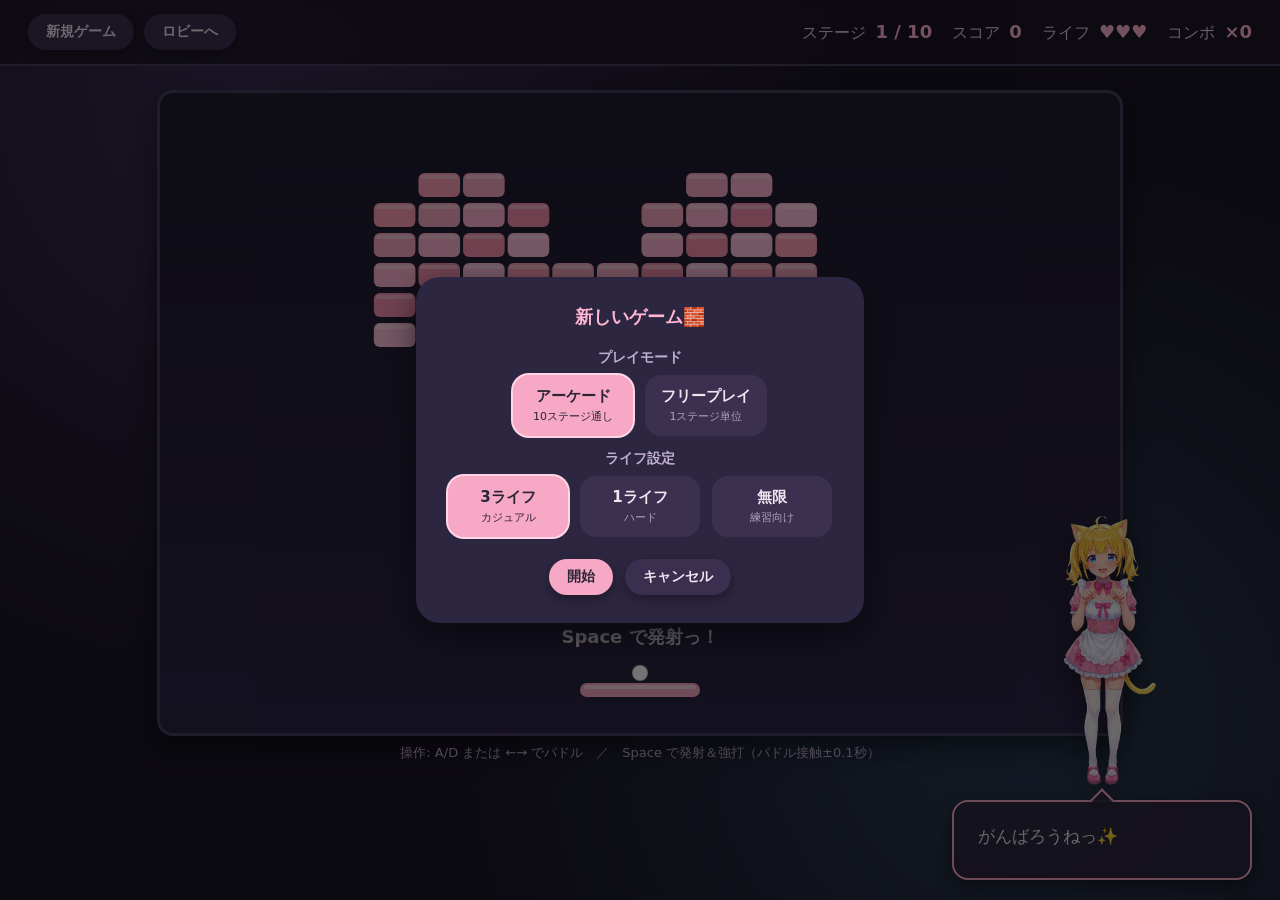
==== games/breakout/index.html @ bd51152a "Mirror Stage 10 inner-X shift to left side for symmetry" ====
<!DOCTYPE html>
<html lang="ja">
<head>
  <meta charset="UTF-8">
  <title>ブロックくずし｜ミアの遊び場</title>
  <link rel="stylesheet" href="../../shared/style.css?v=23">
  <link rel="stylesheet" href="style.css?v=23">
</head>
<body>
  <div class="bk">
    <header class="bk-header">
      <div class="bk-header__buttons">
        <button class="pill-btn" id="btn-new">新規ゲーム</button>
        <a class="pill-btn" href="../../index.html">ロビーへ</a>
      </div>
      <div class="bk-header__stats">
        <span class="stat" id="stage-stat" hidden>ステージ <strong id="stage">1</strong></span>
        <span class="stat">スコア <strong id="score">0</strong></span>
        <span class="stat">ライフ <strong id="lives">♥♥♥</strong></span>
        <span class="stat">コンボ <strong id="combo">×0</strong></span>
      </div>
    </header>

    <main class="bk-main">
      <div class="bk-canvas-area">
        <canvas id="game" width="960" height="640"></canvas>
        <div class="bk-hint">操作: A/D または ←→ でパドル　／　Space で発射＆強打（パドル接触±0.1秒）</div>
      </div>
      <aside class="sol-char bk-side">
        <button class="sol-char__portrait" id="char-portrait" aria-label="キャラ">
          <img id="char-img" alt="" hidden>
          <span id="char-fallback" hidden>🐈</span>
        </button>
        <div class="message-window" id="message-window"><span id="message-text"></span></div>
      </aside>
    </main>
  </div>

  <!-- 新規ゲームモーダル -->
  <div class="modal" id="new-modal">
    <div class="modal__inner">
      <h2 class="modal__title">新しいゲーム🧱</h2>
      <p class="bk-modal__label">プレイモード</p>
      <div class="bk-choice" id="choice-mode">
        <button class="bk-opt" data-mode="arcade">アーケード<small>10ステージ通し</small></button>
        <button class="bk-opt" data-mode="free">フリープレイ<small>1ステージ単位</small></button>
      </div>
      <p class="bk-modal__label">ライフ設定</p>
      <div class="bk-choice" id="choice-life">
        <button class="bk-opt" data-life="3">3ライフ<small>カジュアル</small></button>
        <button class="bk-opt" data-life="1">1ライフ<small>ハード</small></button>
        <button class="bk-opt" data-life="inf">無限<small>練習向け</small></button>
      </div>
      <div class="bk-modal__actions">
        <button class="pill-btn pill-btn--accent" id="btn-start">開始</button>
        <button class="pill-btn" id="btn-cancel">キャンセル</button>
      </div>
    </div>
  </div>

  <!-- ステージ選択モーダル（フリープレイ用） -->
  <div class="modal" id="stage-modal">
    <div class="modal__inner">
      <h2 class="modal__title">ステージを選んでね</h2>
      <div class="bk-stage-grid" id="stage-grid"></div>
      <div class="bk-modal__actions">
        <button class="pill-btn" id="btn-stage-back">戻る</button>
      </div>
    </div>
  </div>

  <!-- リザルトモーダル -->
  <div class="modal" id="result-modal">
    <div class="modal__inner">
      <h2 class="modal__title" id="result-title"></h2>
      <div class="result-rows" id="result-rows"></div>
      <div class="modal__options" id="result-actions"></div>
    </div>
  </div>

  <script src="../../shared/storage.js?v=23"></script>
  <script src="../../shared/characters.js?v=23"></script>
  <script src="stages.js?v=23"></script>
  <script src="game.js?v=23"></script>
</body>
</html>
---- shared/style.css ----
/* ============================================
   mia-game-center 共通スタイル
   パステル基調 / 角丸 / ふんわり影
   ============================================ */

:root {
  --color-pink:        #F7A8C4;
  --color-pink-deep:   #FFB4D0;
  --color-cream:       #FFF4D6;
  --color-milky:       #3B3050;
  --color-text:        #F0E6F0;
  --color-text-soft:   #B0A0BC;
  --color-border:      #4A3F5C;
  --color-shadow:      rgba(0, 0, 0, 0.45);
  --avatar-color:      #FFF4B8;

  --bg-base:           #1B1626;
  --bg-surface:        #2D2640;
  --bg-surface-2:      #3B3050;

  --radius-lg: 24px;
  --radius-md: 16px;
  --radius-sm: 10px;
  --shadow-soft: 0 6px 18px var(--color-shadow);
  --shadow-pop:  0 10px 24px var(--color-shadow);

  --font-family: "Hiragino Maru Gothic ProN", "Yu Gothic", "Meiryo", system-ui, sans-serif;
}

* { box-sizing: border-box; }

[hidden] { display: none !important; }

html, body {
  margin: 0;
  padding: 0;
  min-height: 100vh;
  font-family: var(--font-family);
  color: var(--color-text);
  background:
    radial-gradient(circle at 20% 10%, #3B2D52 0%, transparent 45%),
    radial-gradient(circle at 80% 80%, #2A3A52 0%, transparent 45%),
    var(--bg-base);
}

button {
  font-family: inherit;
  color: inherit;
  cursor: pointer;
  border: none;
  background: none;
}

/* -------- レイアウト -------- */

.lobby {
  display: flex;
  flex-direction: column;
  height: 100vh;
  height: 100dvh;   /* モバイル等のツールバー込みでも画面ぴったり */
  overflow: hidden; /* スクロールバーを根本から出さない（中身はJSでズーム調整） */
}

/* -------- ヘッダー -------- */

.lobby-header {
  display: flex;
  justify-content: space-between;
  align-items: center;
  padding: 18px 36px;
  background: rgba(30, 24, 42, 0.78);
  backdrop-filter: blur(6px);
  border-bottom: 2px solid var(--color-border);
}

.lobby-title {
  font-size: 24px;
  font-weight: bold;
  color: var(--color-pink-deep);
  letter-spacing: 0.05em;
}

.header-avatar {
  display: flex;
  align-items: center;
  gap: 10px;
  padding: 6px 14px 6px 6px;
  border-radius: 999px;
  background: var(--bg-surface);
  box-shadow: var(--shadow-soft);
  transition: transform 0.2s ease;
}

.header-avatar:hover { transform: translateY(-2px); }

.header-avatar__icon {
  width: 40px;
  height: 40px;
  border-radius: 50%;
  background: var(--avatar-color);
  display: grid;
  place-items: center;
  font-size: 22px;
  overflow: hidden;
}

.header-avatar__icon img {
  width: 100%;
  height: 100%;
  object-fit: cover;
  object-position: top center;
}

.header-avatar__name {
  font-weight: bold;
  font-size: 15px;
}

/* -------- 中央エリア -------- */

.lobby-main {
  flex: 1;
  min-height: 0;          /* flex子の縮小を許可（高さ計測の基準にする） */
  display: flex;
  flex-direction: column;
  align-items: center;
  justify-content: center;
  padding: 40px 24px;
  gap: 24px;
  overflow: hidden;
}

/* 画面の高さに合わせて丸ごと拡大・縮小する対象（JSでscale適用） */
.lobby-fit {
  display: flex;
  flex-direction: column;
  align-items: center;
  gap: 24px;
  transform-origin: center center;
  will-change: transform;
}

.mia-stage {
  display: flex;
  flex-direction: column;
  align-items: center;
  gap: 16px;
  width: 100%;
  max-width: 420px;
}

.mia-portrait {
  padding: 0;
  display: flex;
  align-items: center;
  justify-content: center;
  transition: transform 0.25s ease;
}

.mia-portrait:hover { transform: scale(1.03); }
.mia-portrait:active { transform: scale(0.97); }

.mia-portrait__img {
  height: 380px;
  width: auto;
  max-width: 100%;
  object-fit: contain;
  filter: drop-shadow(0 10px 18px var(--color-shadow));
}

.mia-portrait__fallback {
  width: 280px;
  height: 280px;
  border-radius: 50%;
  background: linear-gradient(135deg, #3B2D52 0%, #2A3A52 100%);
  display: grid;
  place-items: center;
  font-size: 120px;
  box-shadow: var(--shadow-pop);
  border: 4px solid var(--bg-surface);
}

/* -------- メッセージウィンドウ -------- */

.message-window {
  width: 100%;
  min-height: 80px;
  padding: 20px 24px;
  background: rgba(45, 38, 64, 0.92);
  color: var(--color-text);
  border: 2px solid var(--color-pink);
  border-radius: var(--radius-md);
  box-shadow: var(--shadow-soft);
  font-size: 17px;
  line-height: 1.7;
  opacity: 0;
  transform: translateY(8px);
  pointer-events: none;
  transition: opacity 0.3s ease, transform 0.3s ease;
  position: relative;
}

.message-window::before {
  content: '';
  position: absolute;
  top: -10px;
  left: 50%;
  transform: translateX(-50%) rotate(45deg);
  width: 16px;
  height: 16px;
  background: rgba(45, 38, 64, 0.92);
  border-left: 2px solid var(--color-pink);
  border-top: 2px solid var(--color-pink);
}

.message-window.is-visible {
  opacity: 1;
  transform: translateY(0);
  pointer-events: auto;
}

/* -------- ゲームタイル -------- */

/* ゲームは1ページ4枚・常に1段（縦伸び＝スクロール防止） */
.game-carousel {
  display: flex;
  align-items: center;
  gap: 16px;
  margin-top: 20px;
}

.game-grid {
  display: grid;
  grid-template-columns: repeat(4, 180px);
  grid-template-rows: 180px;
  gap: 24px;
}

.carousel-arrow {
  width: 48px;
  height: 48px;
  border-radius: 50%;
  background: var(--bg-surface);
  color: var(--color-pink-deep);
  font-size: 26px;
  line-height: 1;
  font-weight: bold;
  display: grid;
  place-items: center;
  box-shadow: var(--shadow-soft);
  transition: transform 0.2s ease, opacity 0.2s ease;
  flex: none;
}

.carousel-arrow:hover { transform: translateY(-2px); }
.carousel-arrow:disabled { opacity: 0.25; cursor: default; transform: none; }

.game-pager {
  display: flex;
  justify-content: center;
  gap: 10px;
  margin-top: 16px;
  min-height: 12px;
}

.game-pager__dot {
  width: 10px;
  height: 10px;
  border-radius: 50%;
  background: var(--color-border);
  padding: 0;
  transition: background 0.2s ease, transform 0.2s ease;
}

.game-pager__dot.is-active {
  background: var(--color-pink);
  transform: scale(1.2);
}

.game-tile {
  display: flex;
  flex-direction: column;
  align-items: center;
  justify-content: center;
  gap: 12px;
  width: 180px;
  height: 180px;
  padding: 16px;
  background: var(--bg-surface);
  color: var(--color-text);
  border-radius: var(--radius-lg);
  box-shadow: var(--shadow-soft);
  transition: transform 0.2s ease, box-shadow 0.2s ease;
}

.game-tile:hover {
  transform: translateY(-6px);
  box-shadow: var(--shadow-pop);
}

.game-tile:active { transform: translateY(-2px); }

.game-tile.is-placeholder {
  background: repeating-linear-gradient(
    45deg,
    #3B2D52,
    #3B2D52 12px,
    #2A3A52 12px,
    #2A3A52 24px
  );
  color: var(--color-text-soft);
}

.game-tile__thumb {
  font-size: 64px;
  line-height: 1;
  display: grid;
  place-items: center;
  width: 104px;
  height: 104px;
}

.game-tile__thumb img {
  width: 100%;
  height: 100%;
  object-fit: contain;
  border-radius: var(--radius-md);
}

.game-tile__name {
  font-size: 15px;
  font-weight: bold;
}

/* -------- アバター切替モーダル -------- */

.modal {
  position: fixed;
  inset: 0;
  background: rgba(0, 0, 0, 0.55);
  display: none;
  align-items: center;
  justify-content: center;
  z-index: 100;
}

.modal.is-visible { display: flex; }

.modal__inner {
  background: var(--bg-surface);
  color: var(--color-text);
  border-radius: var(--radius-lg);
  padding: 28px 32px;
  box-shadow: var(--shadow-pop);
  text-align: center;
  min-width: 360px;
}

.modal__title {
  font-size: 18px;
  font-weight: bold;
  margin: 0 0 20px;
  color: var(--color-pink-deep);
}

.modal__options {
  display: flex;
  gap: 16px;
  justify-content: center;
}

.modal__option {
  display: flex;
  flex-direction: column;
  align-items: center;
  gap: 8px;
  padding: 16px 20px;
  border-radius: var(--radius-md);
  background: var(--color-milky);
  transition: transform 0.2s ease, background 0.2s ease;
  min-width: 120px;
}

.modal__option:hover {
  transform: translateY(-3px);
  background: var(--color-pink);
  color: #2A2438;
}

.modal__option-icon {
  width: 56px;
  height: 56px;
  border-radius: 50%;
  display: grid;
  place-items: center;
  font-size: 30px;
  background: var(--bg-base);
  overflow: hidden;
}

.modal__option-icon img {
  width: 100%;
  height: 100%;
  object-fit: cover;
  object-position: top center;
}

.modal__option-name { font-weight: bold; font-size: 15px; }
---- games/breakout/style.css ----
/* ============================================
   ブロックくずし専用スタイル
   ============================================ */

.bk { display: flex; flex-direction: column; min-height: 100vh; }

.bk-header {
  display: flex; justify-content: space-between; align-items: center;
  padding: 14px 28px; background: rgba(255, 255, 255, 0.7); backdrop-filter: blur(6px);
  border-bottom: 2px solid var(--color-border); position: sticky; top: 0; z-index: 20;
}
.bk-header__buttons { display: flex; gap: 10px; align-items: center; }
.bk-header__stats { display: flex; gap: 20px; font-size: 16px; }
.stat strong { color: var(--color-pink-deep); font-size: 18px; margin-left: 4px; }

.pill-btn {
  display: inline-flex; align-items: center; padding: 9px 18px; border-radius: 999px;
  background: white; box-shadow: var(--shadow-soft); font-weight: bold; font-size: 14px;
  text-decoration: none; color: var(--color-text);
  transition: transform 0.15s ease, background 0.15s ease;
}
.pill-btn:hover { transform: translateY(-2px); }
.pill-btn:active { transform: translateY(0); }
.pill-btn--accent { background: var(--color-pink); color: var(--color-pink-deep); }
.pill-btn[disabled] { opacity: 0.45; pointer-events: none; }

.bk-main {
  flex: 1;
  display: flex;
  flex-direction: row;
  align-items: flex-start;
  justify-content: center;
  padding: 24px;
  gap: 24px;
  flex-wrap: wrap;            /* 狭い時はキャラがキャンバスの下に回り込む */
}
.bk-canvas-area {
  display: flex;
  flex-direction: column;
  align-items: center;
  gap: 8px;
}
/* キャラエリアをキャンバスの右隣に配置（position:fixed を上書き） */
.bk-side {
  position: static;
  right: auto;
  bottom: auto;
  width: 280px;
  padding-top: 8px;
}
.bk-side .sol-char__portrait img {
  height: auto;
  max-height: min(280px, calc(100vh - 320px));   /* 短いビューポートでも溢れない */
  width: auto;
}

#game {
  display: block;
  width: auto;
  height: auto;
  max-width: 100%;
  max-height: calc(100vh - 180px);   /* ヘッダー/余白/ヒントの高さを差し引く */
  aspect-ratio: 960 / 640;           /* 内部解像度は維持・表示だけ縮小 */
  border-radius: var(--radius-md);
  background: linear-gradient(180deg, #FFEAF3 0%, #FFF6E0 100%);
  box-shadow: var(--shadow-pop);
  border: 3px solid var(--color-pink);
}
.bk-hint { color: var(--color-text-soft); font-size: 13px; }

/* 新規モーダル */
.bk-modal__label { margin: 14px 0 8px; font-weight: bold; color: var(--color-text-soft); font-size: 14px; }
.bk-choice { display: flex; gap: 12px; justify-content: center; flex-wrap: wrap; }
.bk-opt {
  display: flex; flex-direction: column; align-items: center; gap: 3px;
  padding: 12px 16px; border-radius: var(--radius-md); background: var(--color-milky);
  font-weight: bold; font-size: 15px;
  transition: transform 0.15s ease, background 0.15s ease, box-shadow 0.15s ease;
  min-width: 120px;
}
.bk-opt small { font-weight: normal; font-size: 11px; color: var(--color-text-soft); }
.bk-opt:hover { transform: translateY(-2px); }
.bk-opt.is-active { background: var(--color-pink); box-shadow: 0 0 0 2px var(--color-pink-deep); }
.bk-opt.is-active small { color: var(--color-pink-deep); }
.bk-modal__actions { display: flex; gap: 12px; justify-content: center; margin-top: 22px; }

/* ステージ選択 */
.bk-stage-grid {
  display: grid; grid-template-columns: repeat(5, 90px); gap: 12px;
  justify-content: center; margin: 12px 0 6px;
}
.bk-stage-tile {
  display: flex; flex-direction: column; align-items: center; gap: 3px;
  padding: 10px; border-radius: var(--radius-md); background: var(--color-milky);
  font-weight: bold; transition: transform 0.15s ease, background 0.15s ease;
}
.bk-stage-tile:hover { transform: translateY(-2px); background: var(--color-pink); }
.bk-stage-tile__num { font-size: 22px; color: var(--color-pink-deep); }
.bk-stage-tile__best { font-size: 11px; color: var(--color-text-soft); }
.bk-stage-tile__check { font-size: 13px; color: var(--color-pink-deep); }

/* リザルト共通 */
.result-rows { margin: 4px 0 20px; text-align: left; }
.result-row {
  display: flex; justify-content: space-between; gap: 24px;
  padding: 6px 4px; font-size: 16px; border-bottom: 1px dashed var(--color-border);
}
.result-row.is-best strong { color: var(--color-pink-deep); }
.result-row .badge {
  font-size: 12px; background: var(--color-pink); color: var(--color-pink-deep);
  border-radius: 999px; padding: 2px 8px; margin-left: 6px;
}

/* キャラエリア（共通） */
.sol-char {
  position: fixed; right: 28px; bottom: 20px; width: 300px;
  display: flex; flex-direction: column; align-items: center; gap: 10px;
  z-index: 15; pointer-events: none;
}
.sol-char .message-window { pointer-events: auto; width: 100%; }
.sol-char__portrait { background: none; border: none; padding: 0; cursor: pointer; pointer-events: auto; }
.sol-char__portrait img { height: 240px; width: auto; filter: drop-shadow(0 8px 14px var(--color-shadow)); }
.sol-char__portrait #char-fallback { font-size: 90px; }

/* ============================================
   🌙 ダークモード（ブロックくずしのみ）
   ============================================ */

body {
  background:
    radial-gradient(circle at 20% 10%, #3B2D52 0%, transparent 45%),
    radial-gradient(circle at 80% 80%, #2A3A52 0%, transparent 45%),
    #1B1626;
  color: #F0E6F0;
}

.bk-header {
  background: rgba(30, 24, 42, 0.78);
  border-bottom: 2px solid #4A3F5C;
}
.stat { color: #DCD0E8; }
.stat strong { color: #FFB4D0; }

.pill-btn {
  background: #3B2F50;
  color: #F0E6F0;
  box-shadow: 0 4px 12px rgba(0, 0, 0, 0.35);
}
.pill-btn:hover { background: #4A3D60; }
.pill-btn--accent { background: #F7A8C4; color: #2A2438; }

#game {
  background: linear-gradient(180deg, #1F1B2E 0%, #2D2546 100%);
  border-color: #4A3F5C;
  box-shadow: 0 12px 28px rgba(0, 0, 0, 0.45);
}
.bk-hint { color: #B0A0BC; }

/* モーダル */
.modal__inner {
  background: #2D2640;
  color: #F0E6F0;
  box-shadow: 0 12px 32px rgba(0, 0, 0, 0.55);
}
.modal__title { color: #FFB4D0; }

.bk-modal__label { color: #BFAFD0; }
.bk-opt { background: #3B3050; color: #F0E6F0; }
.bk-opt small { color: #B0A0BC; }
.bk-opt.is-active { background: #F7A8C4; color: #2A2438; box-shadow: 0 0 0 2px #FFD6E8; }
.bk-opt.is-active small { color: #2A2438; }

.bk-stage-tile { background: #3B3050; color: #F0E6F0; }
.bk-stage-tile:hover { background: #F7A8C4; color: #2A2438; }
.bk-stage-tile__num { color: #FFB4D0; }
.bk-stage-tile__best, .bk-stage-tile__check { color: #B0A0BC; }
.bk-stage-tile:hover .bk-stage-tile__num,
.bk-stage-tile:hover .bk-stage-tile__best,
.bk-stage-tile:hover .bk-stage-tile__check { color: #2A2438; }

.result-row { border-bottom: 1px dashed #4A3F5C; color: #F0E6F0; }
.result-row.is-best strong { color: #FFB4D0; }
.result-row .badge { background: #F7A8C4; color: #2A2438; }

/* メッセージウィンドウもダークに */
.sol-char .message-window {
  background: rgba(45, 38, 64, 0.92);
  color: #F0E6F0;
  border-color: #F7A8C4;
}
.sol-char .message-window::before {
  background: rgba(45, 38, 64, 0.92);
  border-left-color: #F7A8C4;
  border-top-color: #F7A8C4;
}
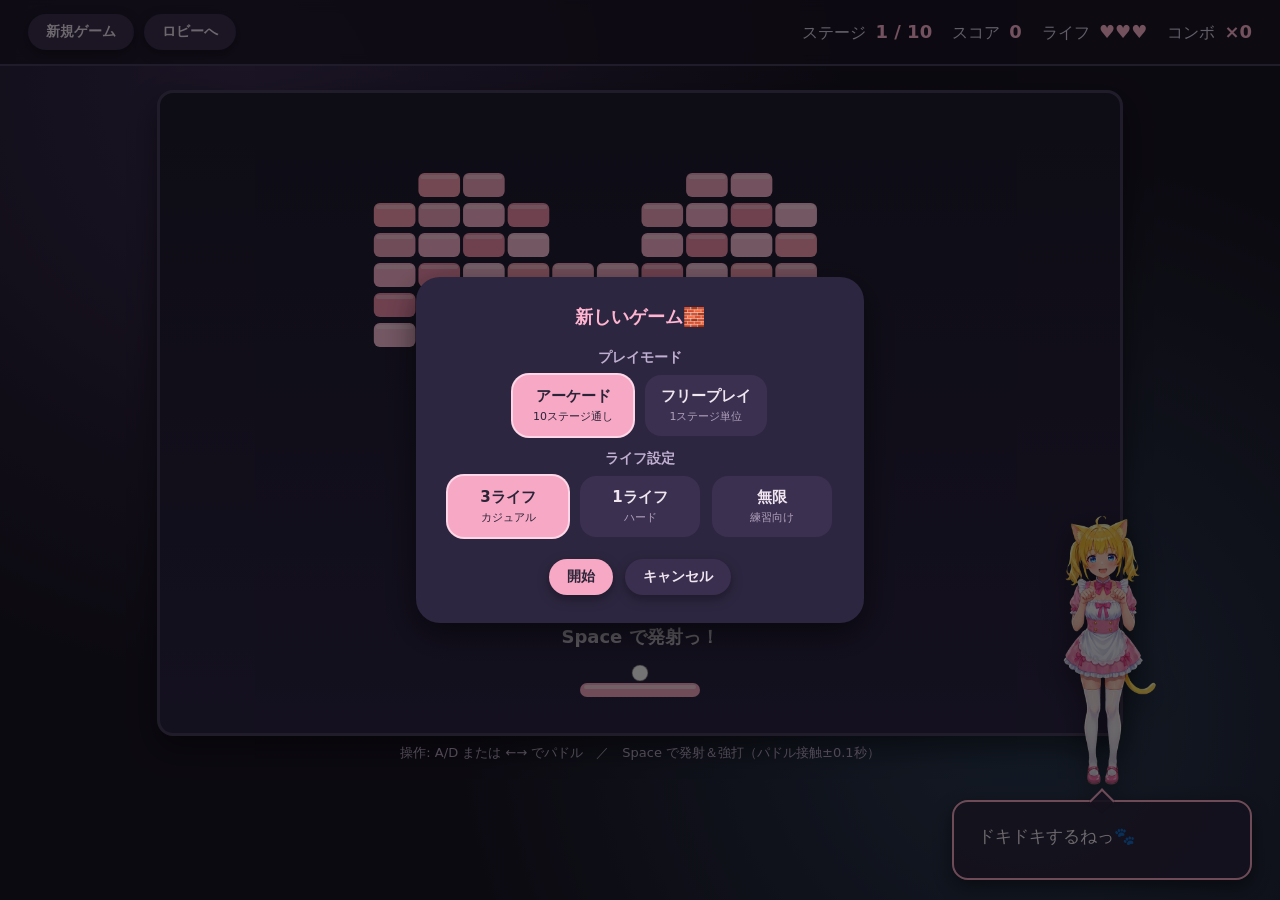
==== commit 04d47e20: "Change Stage 10 row 5 col 7 from X to N (more breakable adjacent to H)" ====
--- a/games/breakout/index.html
+++ b/games/breakout/index.html
@@ -3,8 +3,8 @@
 <head>
   <meta charset="UTF-8">
   <title>ブロックくずし｜ミアの遊び場</title>
-  <link rel="stylesheet" href="../../shared/style.css?v=23">
-  <link rel="stylesheet" href="style.css?v=23">
+  <link rel="stylesheet" href="../../shared/style.css?v=24">
+  <link rel="stylesheet" href="style.css?v=24">
 </head>
 <body>
   <div class="bk">
@@ -78,9 +78,9 @@
     </div>
   </div>
 
-  <script src="../../shared/storage.js?v=23"></script>
-  <script src="../../shared/characters.js?v=23"></script>
-  <script src="stages.js?v=23"></script>
-  <script src="game.js?v=23"></script>
+  <script src="../../shared/storage.js?v=24"></script>
+  <script src="../../shared/characters.js?v=24"></script>
+  <script src="stages.js?v=24"></script>
+  <script src="game.js?v=24"></script>
 </body>
 </html>
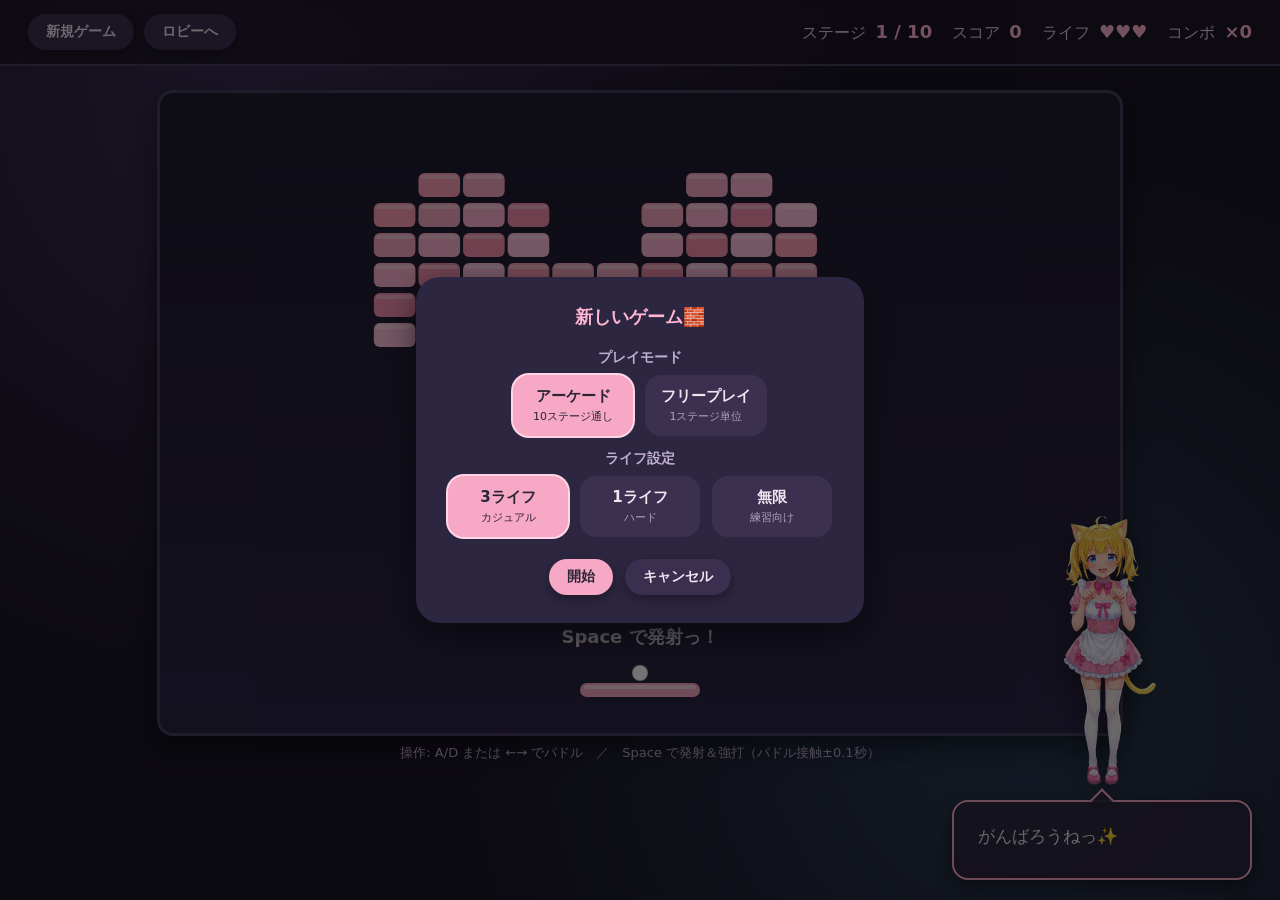
==== commit 2f502434: "ミア将棋: キャラtoneを調整（ミアの呼称修正／全キャラ18歳の女の子） - ミアのtoneから「相手は『ご主人』と呼ぶ」を削除。ミアが対戦相手のとき   まで全員を『ご主人』呼びしてしまう問題を解" ====
--- a/games/breakout/index.html
+++ b/games/breakout/index.html
@@ -3,8 +3,8 @@
 <head>
   <meta charset="UTF-8">
   <title>ブロックくずし｜ミアの遊び場</title>
-  <link rel="stylesheet" href="../../shared/style.css?v=24">
-  <link rel="stylesheet" href="style.css?v=24">
+  <link rel="stylesheet" href="../../shared/style.css?v=23">
+  <link rel="stylesheet" href="style.css?v=23">
 </head>
 <body>
   <div class="bk">
@@ -78,9 +78,9 @@
     </div>
   </div>
 
-  <script src="../../shared/storage.js?v=24"></script>
-  <script src="../../shared/characters.js?v=24"></script>
-  <script src="stages.js?v=24"></script>
-  <script src="game.js?v=24"></script>
+  <script src="../../shared/storage.js?v=23"></script>
+  <script src="../../shared/characters.js?v=25"></script>
+  <script src="stages.js?v=23"></script>
+  <script src="game.js?v=23"></script>
 </body>
 </html>
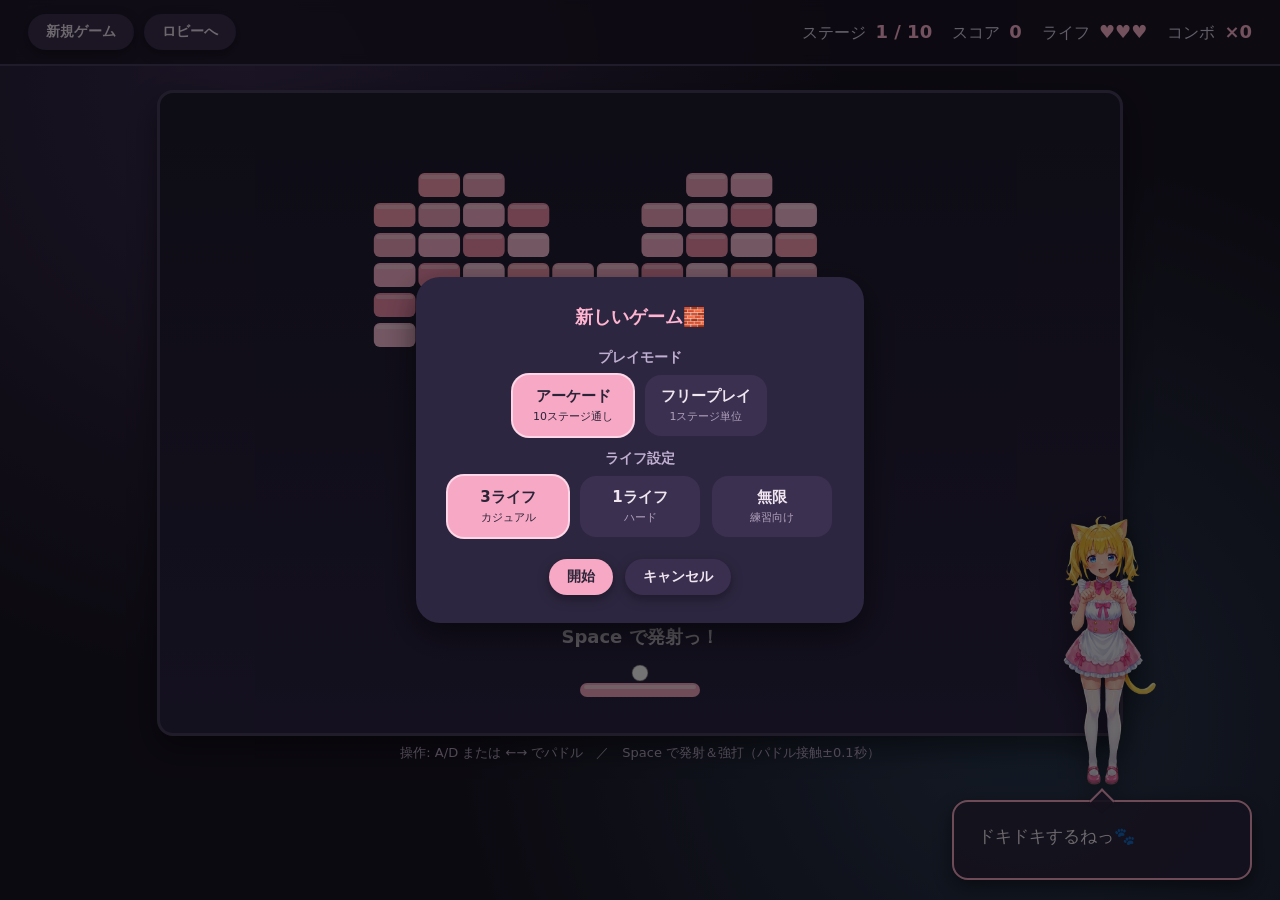
==== commit 37acb556: "Merge remote-tracking branch 'origin/main' into claude/inspiring-ride-8vxiaw # Conflicts: #	games/br" ====
--- a/games/breakout/index.html
+++ b/games/breakout/index.html
@@ -3,8 +3,8 @@
 <head>
   <meta charset="UTF-8">
   <title>ブロックくずし｜ミアの遊び場</title>
-  <link rel="stylesheet" href="../../shared/style.css?v=23">
-  <link rel="stylesheet" href="style.css?v=23">
+  <link rel="stylesheet" href="../../shared/style.css?v=26">
+  <link rel="stylesheet" href="style.css?v=26">
 </head>
 <body>
   <div class="bk">
@@ -78,9 +78,9 @@
     </div>
   </div>
 
-  <script src="../../shared/storage.js?v=23"></script>
-  <script src="../../shared/characters.js?v=25"></script>
-  <script src="stages.js?v=23"></script>
-  <script src="game.js?v=23"></script>
+  <script src="../../shared/storage.js?v=26"></script>
+  <script src="../../shared/characters.js?v=26"></script>
+  <script src="stages.js?v=26"></script>
+  <script src="game.js?v=26"></script>
 </body>
 </html>
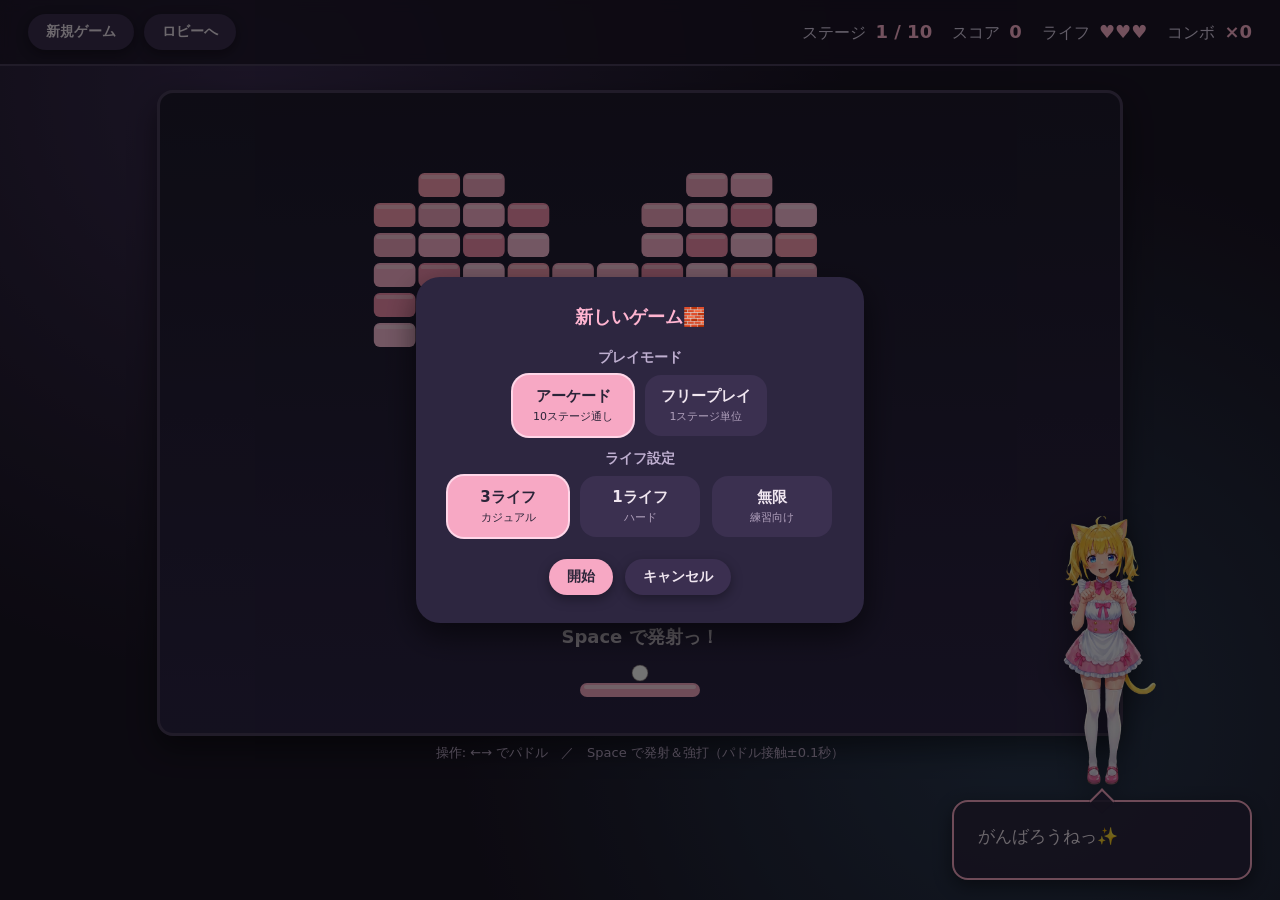
==== commit 57df7fd7: "ブロックくずしにエディットモードを追加 開発者向けの隠し機能として、ステージのブロック配置をマウスで編集・ テストプレイし、stages.js を書き出せるエディタを追加。  - edit.js（新規" ====
--- a/games/breakout/index.html
+++ b/games/breakout/index.html
@@ -3,8 +3,8 @@
 <head>
   <meta charset="UTF-8">
   <title>ブロックくずし｜ミアの遊び場</title>
-  <link rel="stylesheet" href="../../shared/style.css?v=26">
-  <link rel="stylesheet" href="style.css?v=26">
+  <link rel="stylesheet" href="../../shared/style.css?v=27">
+  <link rel="stylesheet" href="style.css?v=27">
 </head>
 <body>
   <div class="bk">
@@ -24,7 +24,7 @@
     <main class="bk-main">
       <div class="bk-canvas-area">
         <canvas id="game" width="960" height="640"></canvas>
-        <div class="bk-hint">操作: A/D または ←→ でパドル　／　Space で発射＆強打（パドル接触±0.1秒）</div>
+        <div class="bk-hint">操作: ←→ でパドル　／　Space で発射＆強打（パドル接触±0.1秒）</div>
       </div>
       <aside class="sol-char bk-side">
         <button class="sol-char__portrait" id="char-portrait" aria-label="キャラ">
@@ -78,9 +78,18 @@
     </div>
   </div>
 
-  <script src="../../shared/storage.js?v=26"></script>
-  <script src="../../shared/characters.js?v=26"></script>
-  <script src="stages.js?v=26"></script>
-  <script src="game.js?v=26"></script>
+  <!-- エディットモード用オーバーレイ（開発者向け隠し機能。初期は非表示） -->
+  <div class="bk-editor" id="bk-editor" hidden></div>
+  <!-- テストプレイ中の「編集に戻る」バー（初期は非表示） -->
+  <div class="bk-testbar" id="bk-testbar" hidden>
+    <span class="bk-testbar__label">🧪 テストプレイ中（ライフ無限）</span>
+    <button class="pill-btn pill-btn--accent" id="btn-back-edit">⏹ 編集に戻る</button>
+  </div>
+
+  <script src="../../shared/storage.js?v=27"></script>
+  <script src="../../shared/characters.js?v=27"></script>
+  <script src="stages.js?v=27"></script>
+  <script src="game.js?v=27"></script>
+  <script src="edit.js?v=27"></script>
 </body>
 </html>
--- a/games/breakout/style.css
+++ b/games/breakout/style.css
@@ -193,3 +193,108 @@
   border-left-color: #F7A8C4;
   border-top-color: #F7A8C4;
 }
+
+/* ============================================
+   🛠️ エディットモード（開発者向け隠し機能）
+   ============================================ */
+
+.bk-editor {
+  position: fixed; inset: 0; z-index: 50;
+  display: flex; flex-direction: column;
+  background: rgba(20, 16, 30, 0.96);
+  color: #F0E6F0;
+  font-size: 14px;
+}
+.bk-editor[hidden] { display: none; }
+
+/* 上部バー */
+.ed-bar {
+  display: flex; align-items: center; gap: 10px;
+  padding: 10px 16px; border-bottom: 2px solid #4A3F5C;
+  background: rgba(40, 32, 56, 0.9);
+}
+.ed-tabs { display: flex; gap: 6px; flex-wrap: wrap; align-items: center; }
+.ed-tab {
+  display: flex; align-items: center; gap: 6px;
+  padding: 6px 10px; border-radius: 10px; background: #3B3050; cursor: pointer;
+  border: 2px solid transparent; max-width: 200px;
+}
+.ed-tab.is-active { border-color: #F7A8C4; background: #4A3D60; }
+.ed-tab__num { font-weight: bold; color: #FFB4D0; }
+.ed-tab__name { overflow: hidden; text-overflow: ellipsis; white-space: nowrap; max-width: 110px; }
+.ed-tab__act { display: flex; gap: 2px; }
+.ed-tab__act button {
+  background: none; border: none; color: #DCD0E8; cursor: pointer;
+  font-size: 14px; padding: 0 3px; border-radius: 6px;
+}
+.ed-tab__act button:hover { background: rgba(247, 168, 196, 0.3); color: #fff; }
+.ed-add { background: #3B3050; color: #F0E6F0; border: 1px dashed #6A5C82; border-radius: 10px; padding: 6px 12px; cursor: pointer; }
+.ed-add:hover { background: #4A3D60; }
+.ed-spacer { flex: 1; }
+.ed-close { background: #5A2E40; color: #FFD6E8; border: none; border-radius: 10px; padding: 7px 14px; cursor: pointer; font-weight: bold; }
+.ed-close:hover { background: #743a52; }
+
+/* 本体 */
+.ed-body { flex: 1; display: flex; gap: 18px; padding: 18px; overflow: auto; }
+.ed-gridwrap { flex: 1; display: flex; justify-content: center; align-items: flex-start; }
+.ed-grid {
+  display: grid; gap: 3px; width: 100%; max-width: 640px;
+  background: #261F38; padding: 8px; border-radius: 12px; border: 2px solid #4A3F5C;
+}
+.ed-cell {
+  aspect-ratio: 1 / 1; border-radius: 4px; background: transparent;
+  display: flex; align-items: center; justify-content: center;
+  font-size: 11px; font-weight: bold; color: rgba(255,255,255,0.85);
+  cursor: pointer; user-select: none;
+}
+.ed-cell.is-empty { background: rgba(255,255,255,0.05); box-shadow: inset 0 0 0 1px rgba(255,255,255,0.06); }
+.ed-cell:hover { outline: 2px solid #FFB4D0; outline-offset: -2px; }
+
+/* 右パネル */
+.ed-panel { width: 280px; flex-shrink: 0; display: flex; flex-direction: column; gap: 14px; }
+.ed-sec { background: rgba(40, 32, 56, 0.6); border-radius: 12px; padding: 12px; }
+.ed-sec__t { font-size: 12px; color: #BFAFD0; margin-bottom: 8px; font-weight: bold; }
+.ed-brushes { display: flex; flex-wrap: wrap; gap: 6px; }
+.ed-brush {
+  display: flex; flex-direction: column; align-items: center; gap: 3px;
+  background: #3B3050; border: 2px solid transparent; border-radius: 8px;
+  padding: 6px 8px; cursor: pointer; color: #F0E6F0; font-size: 11px; min-width: 44px;
+}
+.ed-brush.is-active { border-color: #F7A8C4; background: #4A3D60; }
+.ed-brush__sw { width: 22px; height: 14px; border-radius: 3px; border: 1px solid transparent; }
+.ed-check { display: flex; align-items: center; gap: 6px; cursor: pointer; }
+.ed-tools { display: flex; gap: 8px; margin-top: 10px; }
+.ed-tools button { flex: 1; background: #3B3050; color: #F0E6F0; border: none; border-radius: 8px; padding: 8px; cursor: pointer; }
+.ed-tools button:hover { background: #4A3D60; }
+.ed-name { width: 100%; box-sizing: border-box; padding: 8px; border-radius: 8px; border: 1px solid #4A3F5C; background: #261F38; color: #F0E6F0; }
+.ed-palette { display: flex; gap: 6px; flex-wrap: wrap; }
+.ed-swatch { width: 38px; height: 30px; border: 1px solid #4A3F5C; border-radius: 6px; background: none; cursor: pointer; padding: 0; }
+.ed-rows { display: flex; align-items: center; gap: 12px; }
+.ed-rows button { width: 34px; height: 34px; border-radius: 8px; border: none; background: #3B3050; color: #F0E6F0; font-size: 18px; cursor: pointer; }
+.ed-rows button:hover { background: #4A3D60; }
+.ed-rows span { font-weight: bold; font-size: 18px; color: #FFB4D0; min-width: 24px; text-align: center; }
+.ed-actions { display: flex; flex-direction: column; gap: 8px; }
+.ed-btn { padding: 11px; border-radius: 10px; border: none; cursor: pointer; font-weight: bold; background: #3B3050; color: #F0E6F0; }
+.ed-btn:hover { background: #4A3D60; }
+.ed-btn--play { background: #2E5A40; color: #D6FFE6; }
+.ed-btn--play:hover { background: #3a7452; }
+.ed-btn--dl { background: #F7A8C4; color: #2A2438; }
+.ed-btn--dl:hover { background: #ffc0d8; }
+
+/* トースト */
+.ed-toast {
+  position: absolute; left: 50%; bottom: 24px; transform: translateX(-50%);
+  background: #F7A8C4; color: #2A2438; padding: 10px 20px; border-radius: 999px;
+  font-weight: bold; box-shadow: 0 8px 20px rgba(0,0,0,0.4);
+}
+.ed-toast[hidden] { display: none; }
+
+/* テストプレイ復帰バー */
+.bk-testbar {
+  position: fixed; top: 14px; left: 50%; transform: translateX(-50%);
+  z-index: 40; display: flex; align-items: center; gap: 14px;
+  background: rgba(40, 32, 56, 0.95); border: 2px solid #F7A8C4;
+  border-radius: 999px; padding: 8px 16px; box-shadow: 0 8px 20px rgba(0,0,0,0.4);
+}
+.bk-testbar[hidden] { display: none; }
+.bk-testbar__label { font-weight: bold; color: #FFD6E8; font-size: 13px; }
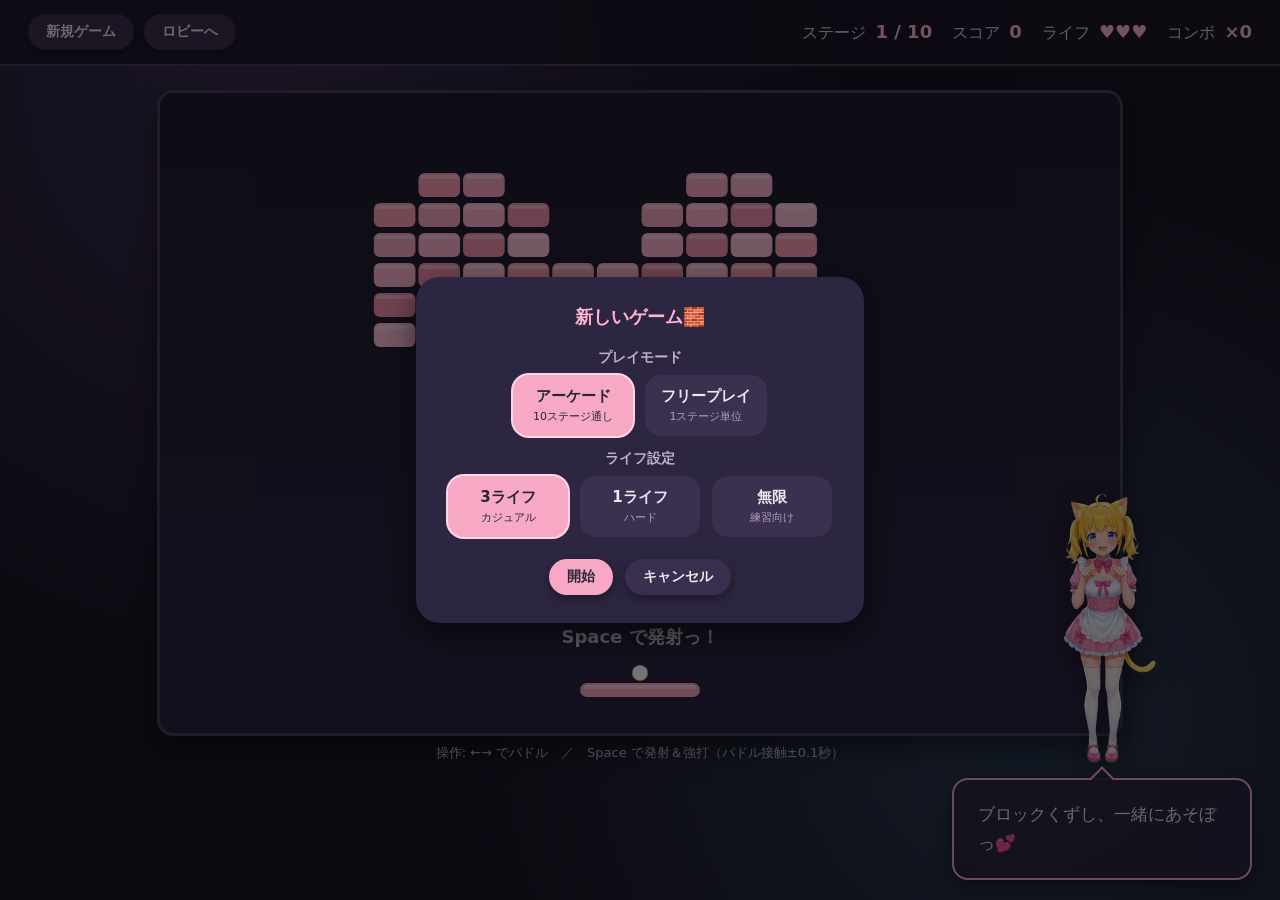
==== commit c3e8471d: "全ページにミアのfaviconを設定 assets/images/characters/stamp/mia_stamp01.png（1254px / 1.07MB）から 縮小版のアイコンを生成し、ホー" ====
--- a/games/breakout/index.html
+++ b/games/breakout/index.html
@@ -3,6 +3,8 @@
 <head>
   <meta charset="UTF-8">
   <title>ブロックくずし｜ミアの遊び場</title>
+  <link rel="icon" type="image/png" href="../../assets/icons/favicon-32.png?v=1">
+  <link rel="apple-touch-icon" href="../../assets/icons/favicon-180.png?v=1">
   <link rel="stylesheet" href="../../shared/style.css?v=27">
   <link rel="stylesheet" href="style.css?v=27">
 </head>
